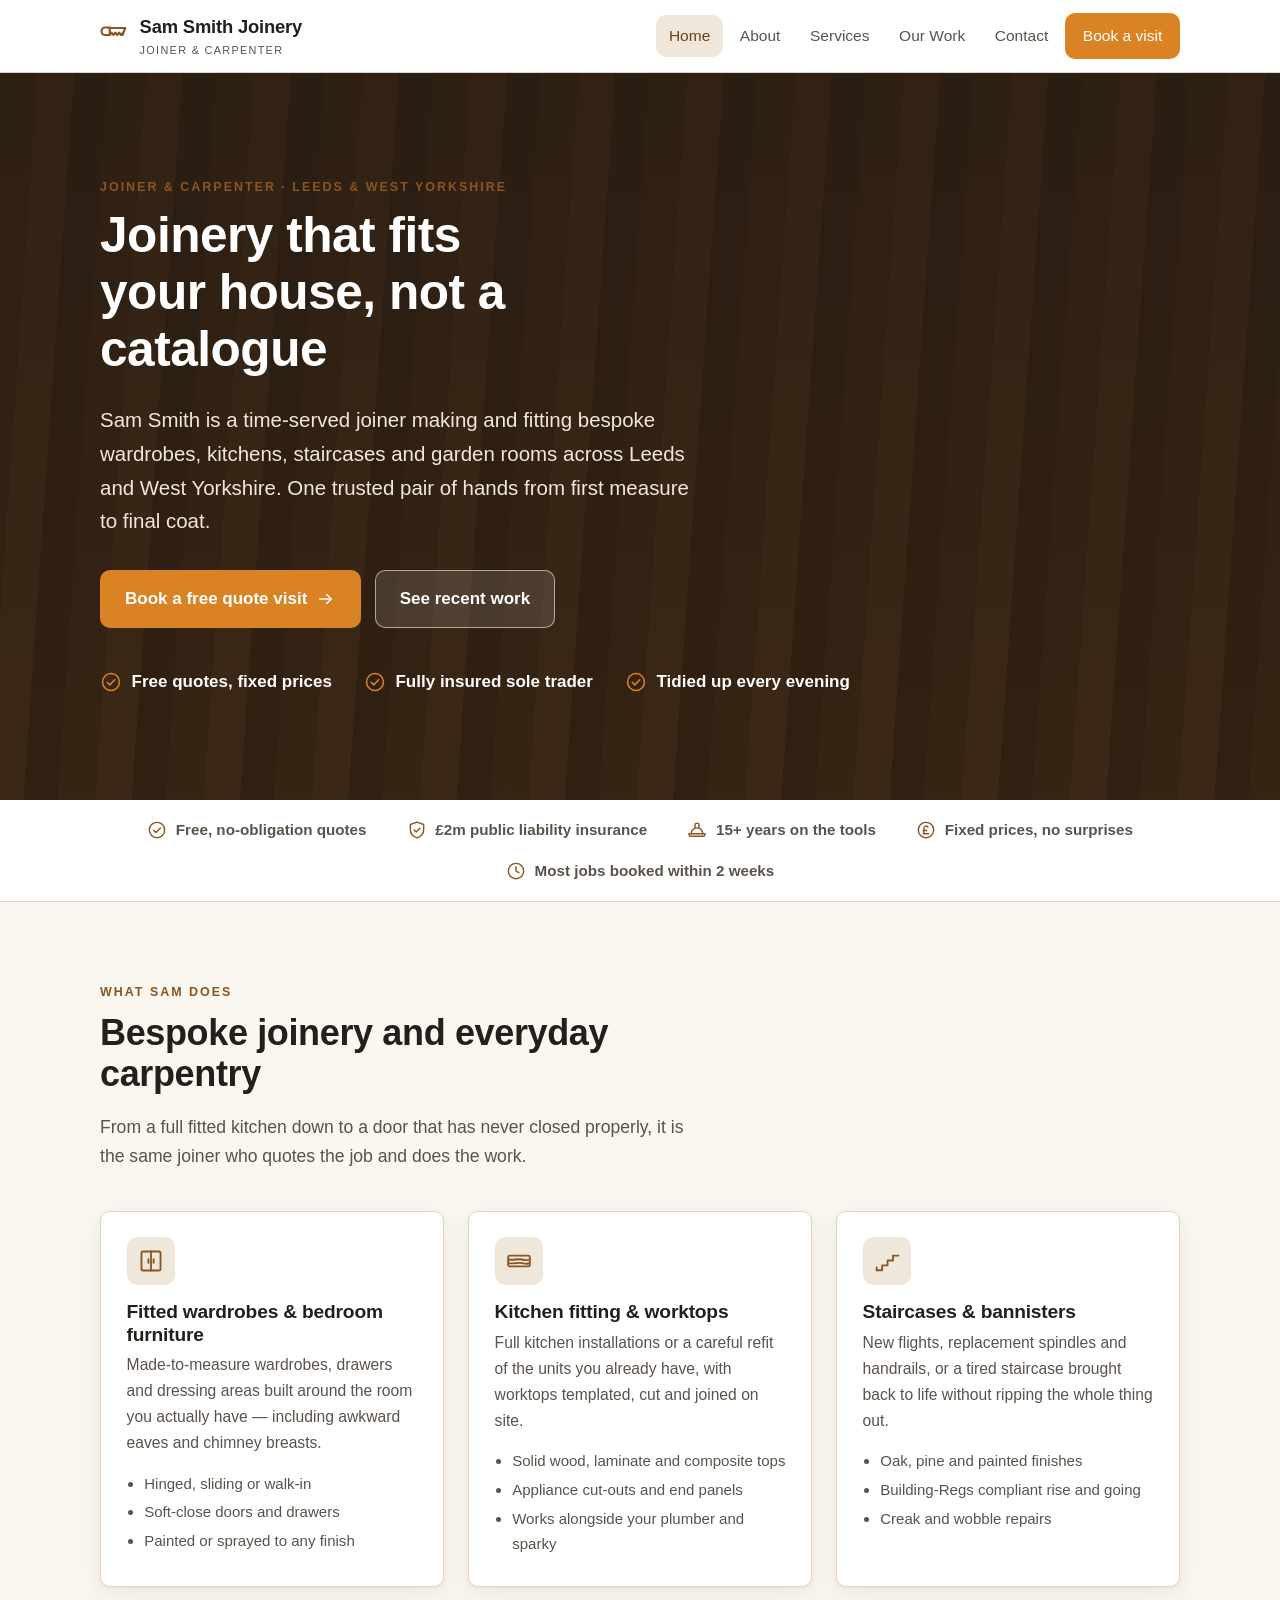
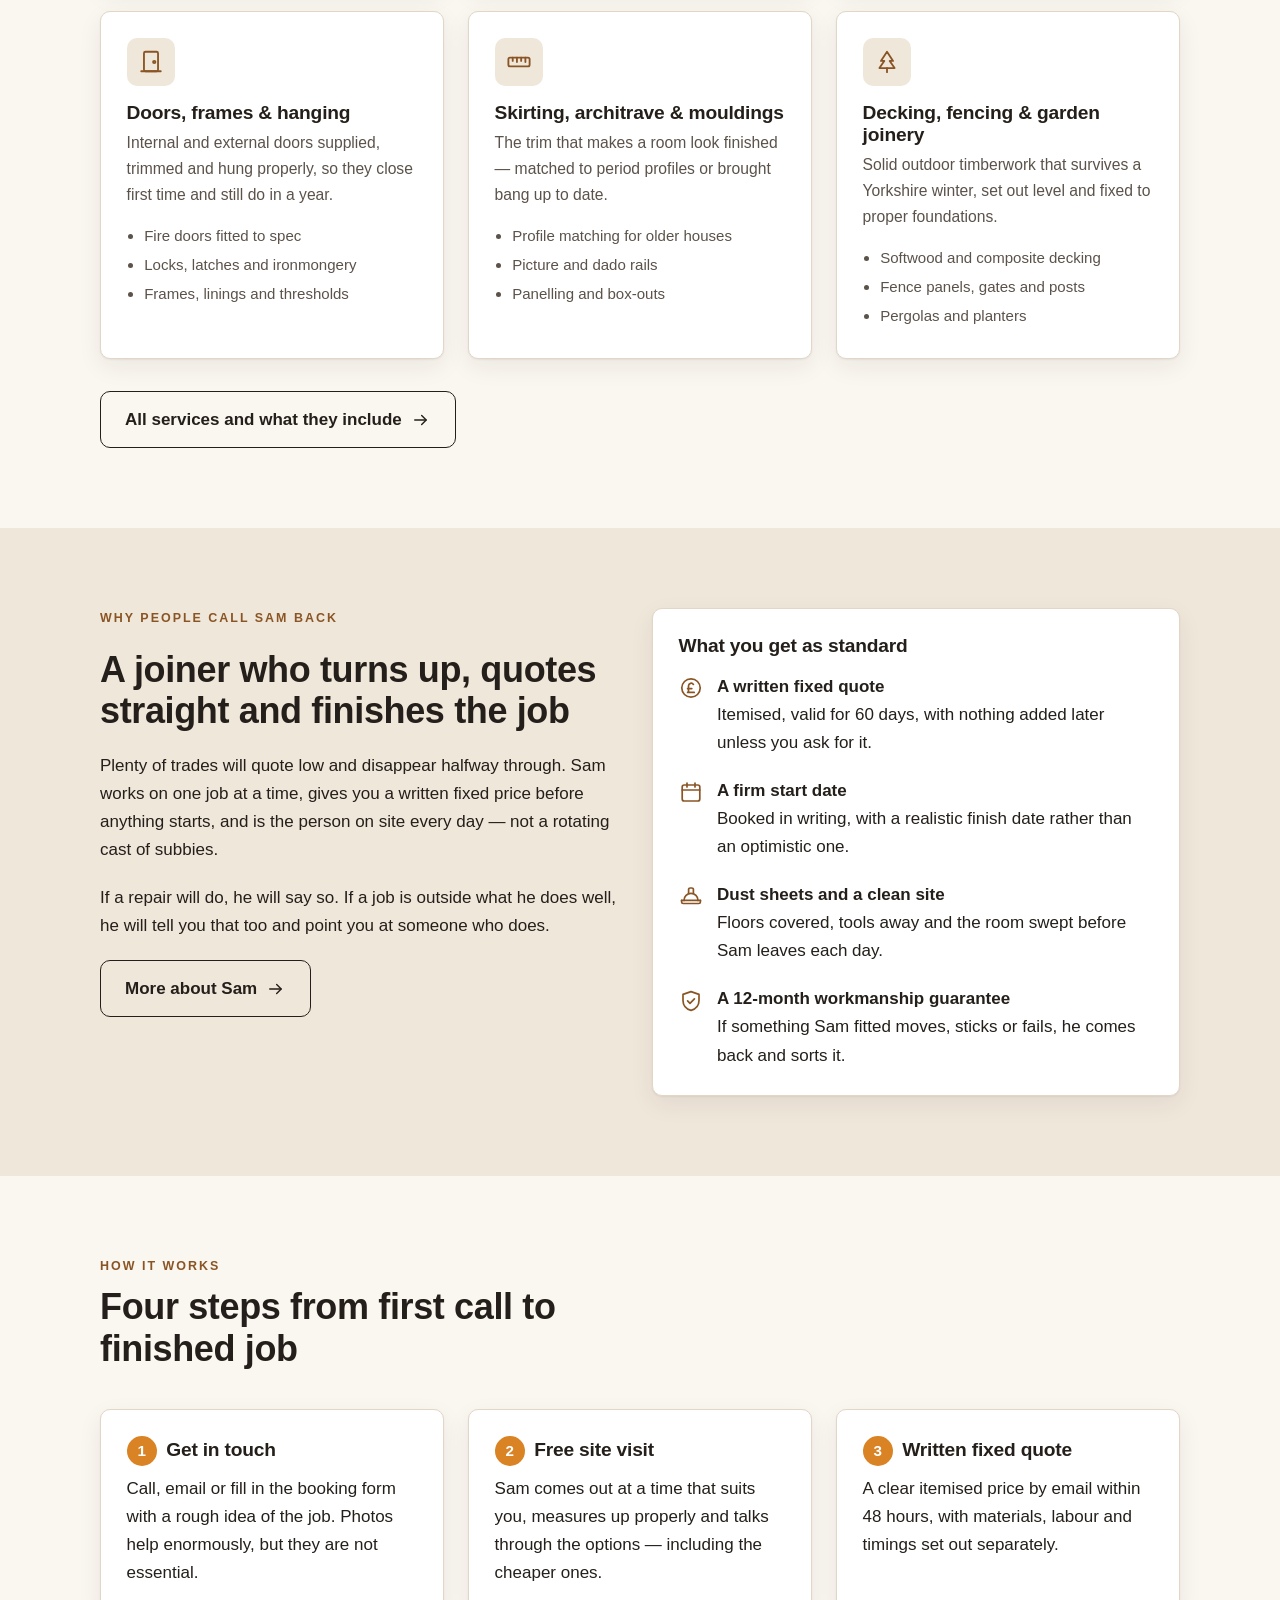
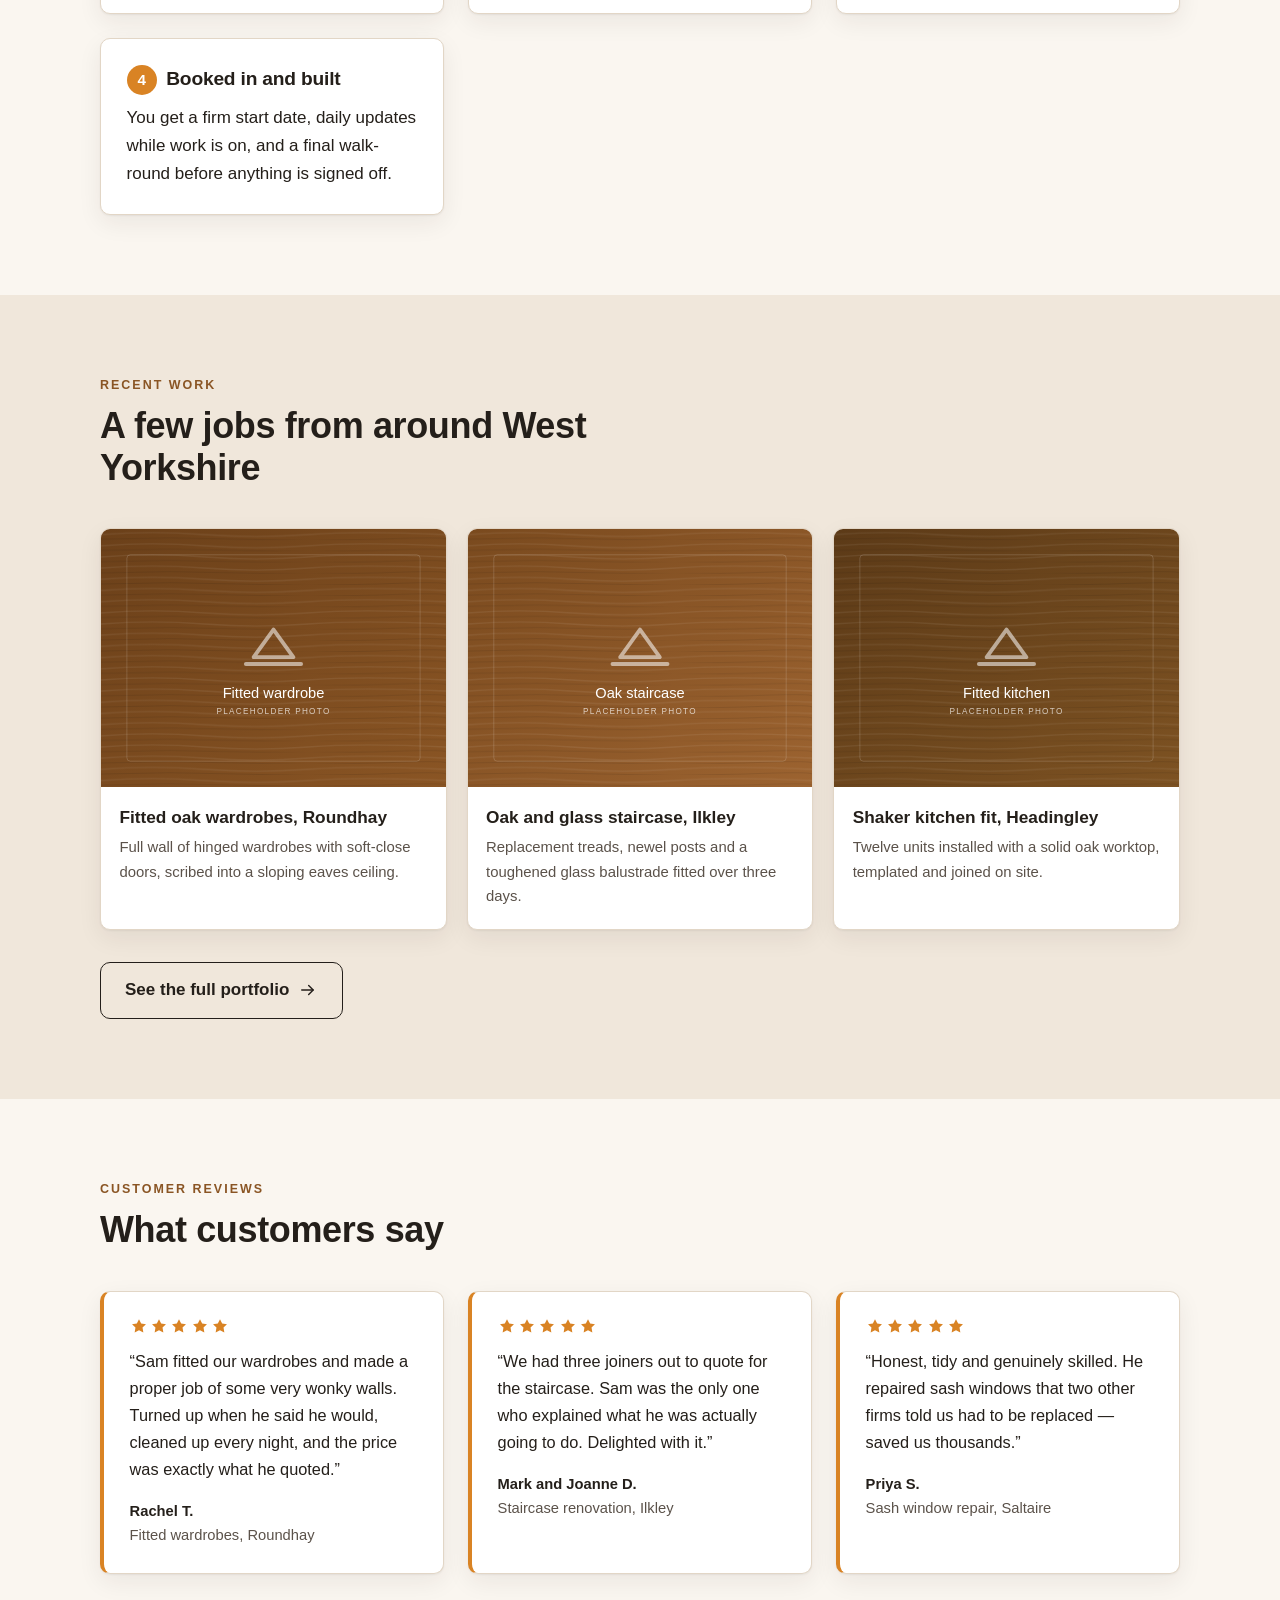
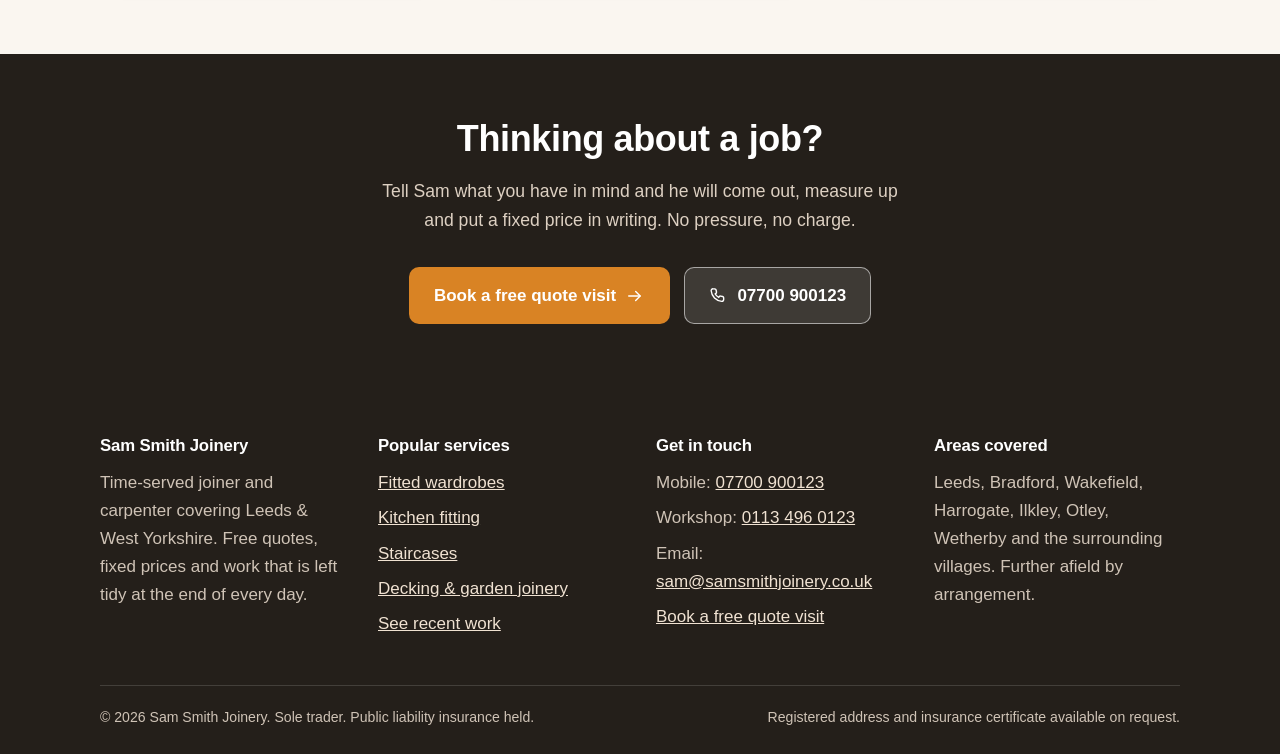
==== index.html @ 9a76b37a "feat(site): add sam smith joinery example website Six-page static site for a sole-trader joiner: hom" ====
<!doctype html>
<html lang="en-GB">
<head>
  <meta charset="utf-8">
  <meta name="viewport" content="width=device-width, initial-scale=1">
  <title>Bespoke joinery in Leeds | Sam Smith Joinery</title>
  <meta name="description" content="Sam Smith Joinery — time-served joiner and carpenter in Leeds and West Yorkshire. Fitted wardrobes, kitchens, staircases and garden rooms. Free fixed-price quotes.">
  <meta name="theme-color" content="#8a5524">
  <link rel="stylesheet" href="assets/css/styles.css">
  <script>document.documentElement.classList.add('js');</script>
</head>
<body>
  <a class="skip-link" href="#main">Skip to main content</a>

  <header class="site-header">
    <div class="wrap">
      <a class="brand" href="index.html">
        <svg viewBox="0 0 24 24" fill="none" stroke="currentColor" stroke-width="1.7" stroke-linecap="round" stroke-linejoin="round" aria-hidden="true"><path d="M4.2 5.2h3.6v6H4.2a1.6 1.6 0 0 1 0-6Z"/><path d="M7.8 5.6h12.4l-2.2 5.6"/><path d="m7.8 11.2 1.5-1.9 1.5 1.9 1.5-1.9 1.5 1.9 1.5-1.9 1.5 1.9 1.5-1.9"/></svg>
        <span>Sam Smith Joinery<small>Joiner &amp; carpenter</small></span>
      </a>
      <button class="nav-toggle" type="button" aria-expanded="false" aria-controls="site-nav">
        <svg viewBox="0 0 24 24" fill="none" stroke="currentColor" stroke-width="1.7" stroke-linecap="round" stroke-linejoin="round" aria-hidden="true"><path d="M3.6 6.5h16.8M3.6 12h16.8M3.6 17.5h16.8"/></svg> Menu
      </button>
      <nav id="site-nav" class="site-nav" aria-label="Main">
        <ul>
          <li><a href="index.html" aria-current="page">Home</a></li>
          <li><a href="about.html">About</a></li>
          <li><a href="services.html">Services</a></li>
          <li><a href="gallery.html">Our Work</a></li>
          <li><a href="contact.html">Contact</a></li>
          <li class="nav-cta"><a class="btn btn-primary" href="booking.html">Book a visit</a></li>
        </ul>
      </nav>
    </div>
  </header>

  <main id="main">
    <section class="hero">
      <div class="wrap">
        <span class="eyebrow">Joiner &amp; carpenter &middot; Leeds &amp; West Yorkshire</span>
        <h1>Joinery that fits your house, not a catalogue</h1>
        <p class="lede">Sam Smith is a time-served joiner making and fitting bespoke
           wardrobes, kitchens, staircases and garden rooms across Leeds and West Yorkshire.
           One trusted pair of hands from first measure to final coat.</p>
        <div class="hero-actions">
          <a class="btn btn-primary" href="booking.html">Book a free quote visit <svg viewBox="0 0 24 24" fill="none" stroke="currentColor" stroke-width="1.7" stroke-linecap="round" stroke-linejoin="round" aria-hidden="true"><path d="M4.5 12h13.6"/><path d="m12.8 6.6 5.4 5.4-5.4 5.4"/></svg></a>
          <a class="btn btn-ghost" href="gallery.html">See recent work</a>
        </div>
        <ul class="hero-points">
          <li><svg viewBox="0 0 24 24" fill="none" stroke="currentColor" stroke-width="1.7" stroke-linecap="round" stroke-linejoin="round" aria-hidden="true"><circle cx="12" cy="12" r="9.2"/><path d="m7.9 12.3 2.8 2.8 5.4-5.5"/></svg> Free quotes, fixed prices</li>
          <li><svg viewBox="0 0 24 24" fill="none" stroke="currentColor" stroke-width="1.7" stroke-linecap="round" stroke-linejoin="round" aria-hidden="true"><circle cx="12" cy="12" r="9.2"/><path d="m7.9 12.3 2.8 2.8 5.4-5.5"/></svg> Fully insured sole trader</li>
          <li><svg viewBox="0 0 24 24" fill="none" stroke="currentColor" stroke-width="1.7" stroke-linecap="round" stroke-linejoin="round" aria-hidden="true"><circle cx="12" cy="12" r="9.2"/><path d="m7.9 12.3 2.8 2.8 5.4-5.5"/></svg> Tidied up every evening</li>
        </ul>
      </div>
    </section>

    <section class="trust-strip">
      <div class="wrap">
        <ul>
          <li><svg viewBox="0 0 24 24" fill="none" stroke="currentColor" stroke-width="1.7" stroke-linecap="round" stroke-linejoin="round" aria-hidden="true"><circle cx="12" cy="12" r="9.2"/><path d="m7.9 12.3 2.8 2.8 5.4-5.5"/></svg> Free, no-obligation quotes</li>
          <li><svg viewBox="0 0 24 24" fill="none" stroke="currentColor" stroke-width="1.7" stroke-linecap="round" stroke-linejoin="round" aria-hidden="true"><path d="M12 2.6 4 5.4v6.1c0 4.9 3.3 8.5 8 9.9 4.7-1.4 8-5 8-9.9V5.4z"/><path d="m8.6 11.9 2.4 2.4 4.4-4.5"/></svg> &pound;2m public liability insurance</li>
          <li><svg viewBox="0 0 24 24" fill="none" stroke="currentColor" stroke-width="1.7" stroke-linecap="round" stroke-linejoin="round" aria-hidden="true"><path d="M5 16.4a7 7 0 0 1 14 0"/><path d="M2.6 16.4h18.8"/><path d="M9.6 9V5.6A1.6 1.6 0 0 1 11.2 4h1.6A1.6 1.6 0 0 1 14.4 5.6V9"/><path d="M2.6 16.4v1.5a1.6 1.6 0 0 0 1.6 1.6h15.6a1.6 1.6 0 0 0 1.6-1.6v-1.5"/></svg> 15+ years on the tools</li>
          <li><svg viewBox="0 0 24 24" fill="none" stroke="currentColor" stroke-width="1.7" stroke-linecap="round" stroke-linejoin="round" aria-hidden="true"><circle cx="12" cy="12" r="9.2"/><path d="M14.4 8.4a2.7 2.7 0 0 0-4.9 1.5v6.3"/><path d="M8.6 12.6h4.2M8.6 16.4h6.6"/></svg> Fixed prices, no surprises</li>
          <li><svg viewBox="0 0 24 24" fill="none" stroke="currentColor" stroke-width="1.7" stroke-linecap="round" stroke-linejoin="round" aria-hidden="true"><circle cx="12" cy="12" r="9.2"/><path d="M12 6.8V12l3.4 2"/></svg> Most jobs booked within 2 weeks</li>
        </ul>
      </div>
    </section>

    <section class="section">
      <div class="wrap">
        <div class="section-head">
          <span class="eyebrow">What Sam does</span>
          <h2>Bespoke joinery and everyday carpentry</h2>
          <p>From a full fitted kitchen down to a door that has never closed properly,
             it is the same joiner who quotes the job and does the work.</p>
        </div>
        <div class="grid grid-3">
      <article class="service-card">
        <span class="service-icon"><svg viewBox="0 0 24 24" fill="none" stroke="currentColor" stroke-width="1.7" stroke-linecap="round" stroke-linejoin="round" aria-hidden="true"><rect x="3.2" y="3.2" width="17.6" height="17.6" rx="1.5"/><path d="M12 3.2v17.6"/><path d="M9.6 10.4v3.2M14.4 10.4v3.2"/></svg></span>
        <h3>Fitted wardrobes &amp; bedroom furniture</h3>
        <p>Made-to-measure wardrobes, drawers and dressing areas built around the room you actually have — including awkward eaves and chimney breasts.</p>
        <ul>
          <li>Hinged, sliding or walk-in</li>
          <li>Soft-close doors and drawers</li>
          <li>Painted or sprayed to any finish</li>
        </ul>
      </article>
      <article class="service-card">
        <span class="service-icon"><svg viewBox="0 0 24 24" fill="none" stroke="currentColor" stroke-width="1.7" stroke-linecap="round" stroke-linejoin="round" aria-hidden="true"><rect x="2" y="7" width="20" height="10" rx="1.5"/><path d="M2.6 10.6c4 1 8-1 12 0s5.6.9 7.4 0M2.6 14c4.6 1 8.6-1 12.6 0s4.6.9 6.4 0"/></svg></span>
        <h3>Kitchen fitting &amp; worktops</h3>
        <p>Full kitchen installations or a careful refit of the units you already have, with worktops templated, cut and joined on site.</p>
        <ul>
          <li>Solid wood, laminate and composite tops</li>
          <li>Appliance cut-outs and end panels</li>
          <li>Works alongside your plumber and sparky</li>
        </ul>
      </article>
      <article class="service-card">
        <span class="service-icon"><svg viewBox="0 0 24 24" fill="none" stroke="currentColor" stroke-width="1.7" stroke-linecap="round" stroke-linejoin="round" aria-hidden="true"><path d="M2.5 20.5h5V16h5v-4.5h5V7h5"/><path d="M2.5 20.5V18"/></svg></span>
        <h3>Staircases &amp; bannisters</h3>
        <p>New flights, replacement spindles and handrails, or a tired staircase brought back to life without ripping the whole thing out.</p>
        <ul>
          <li>Oak, pine and painted finishes</li>
          <li>Building-Regs compliant rise and going</li>
          <li>Creak and wobble repairs</li>
        </ul>
      </article>
      <article class="service-card">
        <span class="service-icon"><svg viewBox="0 0 24 24" fill="none" stroke="currentColor" stroke-width="1.7" stroke-linecap="round" stroke-linejoin="round" aria-hidden="true"><rect x="5.5" y="2.5" width="13" height="18" rx="1.4"/><circle cx="15" cy="12" r="1.1"/><path d="M3 20.5h18"/></svg></span>
        <h3>Doors, frames &amp; hanging</h3>
        <p>Internal and external doors supplied, trimmed and hung properly, so they close first time and still do in a year.</p>
        <ul>
          <li>Fire doors fitted to spec</li>
          <li>Locks, latches and ironmongery</li>
          <li>Frames, linings and thresholds</li>
        </ul>
      </article>
      <article class="service-card">
        <span class="service-icon"><svg viewBox="0 0 24 24" fill="none" stroke="currentColor" stroke-width="1.7" stroke-linecap="round" stroke-linejoin="round" aria-hidden="true"><rect x="2.2" y="8" width="19.6" height="8" rx="1.5"/><path d="M6.2 8v3M10.1 8v4M14 8v3M17.9 8v4"/></svg></span>
        <h3>Skirting, architrave &amp; mouldings</h3>
        <p>The trim that makes a room look finished — matched to period profiles or brought bang up to date.</p>
        <ul>
          <li>Profile matching for older houses</li>
          <li>Picture and dado rails</li>
          <li>Panelling and box-outs</li>
        </ul>
      </article>
      <article class="service-card">
        <span class="service-icon"><svg viewBox="0 0 24 24" fill="none" stroke="currentColor" stroke-width="1.7" stroke-linecap="round" stroke-linejoin="round" aria-hidden="true"><path d="M12 2.6 6.4 11h3.1L5 17.6h14L14.5 11h3.1z"/><path d="M12 17.6v3.8"/></svg></span>
        <h3>Decking, fencing &amp; garden joinery</h3>
        <p>Solid outdoor timberwork that survives a Yorkshire winter, set out level and fixed to proper foundations.</p>
        <ul>
          <li>Softwood and composite decking</li>
          <li>Fence panels, gates and posts</li>
          <li>Pergolas and planters</li>
        </ul>
      </article>
        </div>
        <p style="margin-top:2rem"><a class="btn btn-secondary" href="services.html">
          All services and what they include <svg viewBox="0 0 24 24" fill="none" stroke="currentColor" stroke-width="1.7" stroke-linecap="round" stroke-linejoin="round" aria-hidden="true"><path d="M4.5 12h13.6"/><path d="m12.8 6.6 5.4 5.4-5.4 5.4"/></svg></a></p>
      </div>
    </section>

    <section class="section section-alt">
      <div class="wrap">
        <div class="grid grid-2">
          <div class="stack">
            <span class="eyebrow">Why people call Sam back</span>
            <h2>A joiner who turns up, quotes straight and finishes the job</h2>
            <p>Plenty of trades will quote low and disappear halfway through. Sam works on
               one job at a time, gives you a written fixed price before anything starts, and
               is the person on site every day — not a rotating cast of subbies.</p>
            <p>If a repair will do, he will say so. If a job is outside what he does well,
               he will tell you that too and point you at someone who does.</p>
            <p><a class="btn btn-secondary" href="about.html">More about Sam <svg viewBox="0 0 24 24" fill="none" stroke="currentColor" stroke-width="1.7" stroke-linecap="round" stroke-linejoin="round" aria-hidden="true"><path d="M4.5 12h13.6"/><path d="m12.8 6.6 5.4 5.4-5.4 5.4"/></svg></a></p>
          </div>
          <div class="card">
            <h3>What you get as standard</h3>
            <ul class="contact-list" style="margin-top:1rem">
              <li><svg viewBox="0 0 24 24" fill="none" stroke="currentColor" stroke-width="1.7" stroke-linecap="round" stroke-linejoin="round" aria-hidden="true"><circle cx="12" cy="12" r="9.2"/><path d="M14.4 8.4a2.7 2.7 0 0 0-4.9 1.5v6.3"/><path d="M8.6 12.6h4.2M8.6 16.4h6.6"/></svg><span><strong>A written fixed quote</strong>
                Itemised, valid for 60 days, with nothing added later unless you ask for it.</span></li>
              <li><svg viewBox="0 0 24 24" fill="none" stroke="currentColor" stroke-width="1.7" stroke-linecap="round" stroke-linejoin="round" aria-hidden="true"><rect x="3.2" y="5" width="17.6" height="16" rx="2"/><path d="M3.2 10h17.6M8 3v4M16 3v4"/></svg><span><strong>A firm start date</strong>
                Booked in writing, with a realistic finish date rather than an optimistic one.</span></li>
              <li><svg viewBox="0 0 24 24" fill="none" stroke="currentColor" stroke-width="1.7" stroke-linecap="round" stroke-linejoin="round" aria-hidden="true"><path d="M5 16.4a7 7 0 0 1 14 0"/><path d="M2.6 16.4h18.8"/><path d="M9.6 9V5.6A1.6 1.6 0 0 1 11.2 4h1.6A1.6 1.6 0 0 1 14.4 5.6V9"/><path d="M2.6 16.4v1.5a1.6 1.6 0 0 0 1.6 1.6h15.6a1.6 1.6 0 0 0 1.6-1.6v-1.5"/></svg><span><strong>Dust sheets and a clean site</strong>
                Floors covered, tools away and the room swept before Sam leaves each day.</span></li>
              <li><svg viewBox="0 0 24 24" fill="none" stroke="currentColor" stroke-width="1.7" stroke-linecap="round" stroke-linejoin="round" aria-hidden="true"><path d="M12 2.6 4 5.4v6.1c0 4.9 3.3 8.5 8 9.9 4.7-1.4 8-5 8-9.9V5.4z"/><path d="m8.6 11.9 2.4 2.4 4.4-4.5"/></svg><span><strong>A 12-month workmanship guarantee</strong>
                If something Sam fitted moves, sticks or fails, he comes back and sorts it.</span></li>
            </ul>
          </div>
        </div>
      </div>
    </section>

    <section class="section">
      <div class="wrap">
        <div class="section-head">
          <span class="eyebrow">How it works</span>
          <h2>Four steps from first call to finished job</h2>
        </div>
        <div class="grid grid-2 steps">
          <article class="card step">
            <h3>Get in touch</h3>
            <p>Call, email or fill in the booking form with a rough idea of the job.
               Photos help enormously, but they are not essential.</p>
          </article>
          <article class="card step">
            <h3>Free site visit</h3>
            <p>Sam comes out at a time that suits you, measures up properly and talks
               through the options — including the cheaper ones.</p>
          </article>
          <article class="card step">
            <h3>Written fixed quote</h3>
            <p>A clear itemised price by email within 48 hours, with materials, labour
               and timings set out separately.</p>
          </article>
          <article class="card step">
            <h3>Booked in and built</h3>
            <p>You get a firm start date, daily updates while work is on, and a final
               walk-round before anything is signed off.</p>
          </article>
        </div>
      </div>
    </section>

    <section class="section section-alt">
      <div class="wrap">
        <div class="section-head">
          <span class="eyebrow">Recent work</span>
          <h2>A few jobs from around West Yorkshire</h2>
        </div>
        <div class="gallery">
        <figure>
          <img src="assets/img/fitted-wardrobe.svg" alt="Fitted oak wardrobes, Roundhay" loading="lazy" width="800" height="600">
          <figcaption><strong>Fitted oak wardrobes, Roundhay</strong><span>Full wall of hinged wardrobes with soft-close doors, scribed into a sloping eaves ceiling.</span></figcaption>
        </figure>
        <figure>
          <img src="assets/img/oak-staircase.svg" alt="Oak and glass staircase, Ilkley" loading="lazy" width="800" height="600">
          <figcaption><strong>Oak and glass staircase, Ilkley</strong><span>Replacement treads, newel posts and a toughened glass balustrade fitted over three days.</span></figcaption>
        </figure>
        <figure>
          <img src="assets/img/kitchen-fitting.svg" alt="Shaker kitchen fit, Headingley" loading="lazy" width="800" height="600">
          <figcaption><strong>Shaker kitchen fit, Headingley</strong><span>Twelve units installed with a solid oak worktop, templated and joined on site.</span></figcaption>
        </figure>
        </div>
        <p style="margin-top:2rem"><a class="btn btn-secondary" href="gallery.html">
          See the full portfolio <svg viewBox="0 0 24 24" fill="none" stroke="currentColor" stroke-width="1.7" stroke-linecap="round" stroke-linejoin="round" aria-hidden="true"><path d="M4.5 12h13.6"/><path d="m12.8 6.6 5.4 5.4-5.4 5.4"/></svg></a></p>
      </div>
    </section>

    <section class="section">
      <div class="wrap">
        <div class="section-head">
          <span class="eyebrow">Customer reviews</span>
          <h2>What customers say</h2>
        </div>
        <div class="grid grid-3">
        <blockquote class="quote">
          <div class="stars"><svg viewBox="0 0 24 24" fill="currentColor" stroke="none" stroke-width="1.7" stroke-linecap="round" stroke-linejoin="round" aria-hidden="true"><path d="m12 2.9 2.9 5.8 6.4.9-4.6 4.5 1.1 6.4-5.8-3-5.8 3 1.1-6.4L2.7 9.6l6.4-.9z"/></svg><svg viewBox="0 0 24 24" fill="currentColor" stroke="none" stroke-width="1.7" stroke-linecap="round" stroke-linejoin="round" aria-hidden="true"><path d="m12 2.9 2.9 5.8 6.4.9-4.6 4.5 1.1 6.4-5.8-3-5.8 3 1.1-6.4L2.7 9.6l6.4-.9z"/></svg><svg viewBox="0 0 24 24" fill="currentColor" stroke="none" stroke-width="1.7" stroke-linecap="round" stroke-linejoin="round" aria-hidden="true"><path d="m12 2.9 2.9 5.8 6.4.9-4.6 4.5 1.1 6.4-5.8-3-5.8 3 1.1-6.4L2.7 9.6l6.4-.9z"/></svg><svg viewBox="0 0 24 24" fill="currentColor" stroke="none" stroke-width="1.7" stroke-linecap="round" stroke-linejoin="round" aria-hidden="true"><path d="m12 2.9 2.9 5.8 6.4.9-4.6 4.5 1.1 6.4-5.8-3-5.8 3 1.1-6.4L2.7 9.6l6.4-.9z"/></svg><svg viewBox="0 0 24 24" fill="currentColor" stroke="none" stroke-width="1.7" stroke-linecap="round" stroke-linejoin="round" aria-hidden="true"><path d="m12 2.9 2.9 5.8 6.4.9-4.6 4.5 1.1 6.4-5.8-3-5.8 3 1.1-6.4L2.7 9.6l6.4-.9z"/></svg></div>
          <p>&ldquo;Sam fitted our wardrobes and made a proper job of some very wonky walls. Turned up when he said he would, cleaned up every night, and the price was exactly what he quoted.&rdquo;</p>
          <p class="quote-by"><strong>Rachel T.</strong>Fitted wardrobes, Roundhay</p>
        </blockquote>
        <blockquote class="quote">
          <div class="stars"><svg viewBox="0 0 24 24" fill="currentColor" stroke="none" stroke-width="1.7" stroke-linecap="round" stroke-linejoin="round" aria-hidden="true"><path d="m12 2.9 2.9 5.8 6.4.9-4.6 4.5 1.1 6.4-5.8-3-5.8 3 1.1-6.4L2.7 9.6l6.4-.9z"/></svg><svg viewBox="0 0 24 24" fill="currentColor" stroke="none" stroke-width="1.7" stroke-linecap="round" stroke-linejoin="round" aria-hidden="true"><path d="m12 2.9 2.9 5.8 6.4.9-4.6 4.5 1.1 6.4-5.8-3-5.8 3 1.1-6.4L2.7 9.6l6.4-.9z"/></svg><svg viewBox="0 0 24 24" fill="currentColor" stroke="none" stroke-width="1.7" stroke-linecap="round" stroke-linejoin="round" aria-hidden="true"><path d="m12 2.9 2.9 5.8 6.4.9-4.6 4.5 1.1 6.4-5.8-3-5.8 3 1.1-6.4L2.7 9.6l6.4-.9z"/></svg><svg viewBox="0 0 24 24" fill="currentColor" stroke="none" stroke-width="1.7" stroke-linecap="round" stroke-linejoin="round" aria-hidden="true"><path d="m12 2.9 2.9 5.8 6.4.9-4.6 4.5 1.1 6.4-5.8-3-5.8 3 1.1-6.4L2.7 9.6l6.4-.9z"/></svg><svg viewBox="0 0 24 24" fill="currentColor" stroke="none" stroke-width="1.7" stroke-linecap="round" stroke-linejoin="round" aria-hidden="true"><path d="m12 2.9 2.9 5.8 6.4.9-4.6 4.5 1.1 6.4-5.8-3-5.8 3 1.1-6.4L2.7 9.6l6.4-.9z"/></svg></div>
          <p>&ldquo;We had three joiners out to quote for the staircase. Sam was the only one who explained what he was actually going to do. Delighted with it.&rdquo;</p>
          <p class="quote-by"><strong>Mark and Joanne D.</strong>Staircase renovation, Ilkley</p>
        </blockquote>
        <blockquote class="quote">
          <div class="stars"><svg viewBox="0 0 24 24" fill="currentColor" stroke="none" stroke-width="1.7" stroke-linecap="round" stroke-linejoin="round" aria-hidden="true"><path d="m12 2.9 2.9 5.8 6.4.9-4.6 4.5 1.1 6.4-5.8-3-5.8 3 1.1-6.4L2.7 9.6l6.4-.9z"/></svg><svg viewBox="0 0 24 24" fill="currentColor" stroke="none" stroke-width="1.7" stroke-linecap="round" stroke-linejoin="round" aria-hidden="true"><path d="m12 2.9 2.9 5.8 6.4.9-4.6 4.5 1.1 6.4-5.8-3-5.8 3 1.1-6.4L2.7 9.6l6.4-.9z"/></svg><svg viewBox="0 0 24 24" fill="currentColor" stroke="none" stroke-width="1.7" stroke-linecap="round" stroke-linejoin="round" aria-hidden="true"><path d="m12 2.9 2.9 5.8 6.4.9-4.6 4.5 1.1 6.4-5.8-3-5.8 3 1.1-6.4L2.7 9.6l6.4-.9z"/></svg><svg viewBox="0 0 24 24" fill="currentColor" stroke="none" stroke-width="1.7" stroke-linecap="round" stroke-linejoin="round" aria-hidden="true"><path d="m12 2.9 2.9 5.8 6.4.9-4.6 4.5 1.1 6.4-5.8-3-5.8 3 1.1-6.4L2.7 9.6l6.4-.9z"/></svg><svg viewBox="0 0 24 24" fill="currentColor" stroke="none" stroke-width="1.7" stroke-linecap="round" stroke-linejoin="round" aria-hidden="true"><path d="m12 2.9 2.9 5.8 6.4.9-4.6 4.5 1.1 6.4-5.8-3-5.8 3 1.1-6.4L2.7 9.6l6.4-.9z"/></svg></div>
          <p>&ldquo;Honest, tidy and genuinely skilled. He repaired sash windows that two other firms told us had to be replaced — saved us thousands.&rdquo;</p>
          <p class="quote-by"><strong>Priya S.</strong>Sash window repair, Saltaire</p>
        </blockquote>
        </div>
      </div>
    </section>

    <section class="band">
      <div class="wrap">
        <h2>Thinking about a job?</h2>
        <p>Tell Sam what you have in mind and he will come out, measure up and put a fixed price in writing. No pressure, no charge.</p>
        <div class="hero-actions">
          <a class="btn btn-primary" href="booking.html">Book a free quote visit <svg viewBox="0 0 24 24" fill="none" stroke="currentColor" stroke-width="1.7" stroke-linecap="round" stroke-linejoin="round" aria-hidden="true"><path d="M4.5 12h13.6"/><path d="m12.8 6.6 5.4 5.4-5.4 5.4"/></svg></a>
          <a class="btn btn-ghost" href="tel:+447700900123"><svg viewBox="0 0 24 24" fill="none" stroke="currentColor" stroke-width="1.7" stroke-linecap="round" stroke-linejoin="round" aria-hidden="true"><path d="M6.8 3.4H4.7a2.1 2.1 0 0 0-2.1 2.3c.6 6.9 5.8 12.1 12.7 12.7a2.1 2.1 0 0 0 2.3-2.1v-2.1a1.6 1.6 0 0 0-1.3-1.6l-2.4-.5a1.6 1.6 0 0 0-1.6.7l-.6.9a12.4 12.4 0 0 1-4.3-4.3l.9-.6a1.6 1.6 0 0 0 .7-1.6l-.5-2.4a1.6 1.6 0 0 0-1.6-1.3Z"/></svg> 07700 900123</a>
        </div>
      </div>
    </section>
  </main>

  <footer class="site-footer">
    <div class="wrap">
      <div class="footer-grid">
        <div>
          <h3>Sam Smith Joinery</h3>
          <p>Time-served joiner and carpenter covering Leeds &amp; West Yorkshire. Free quotes, fixed prices
             and work that is left tidy at the end of every day.</p>
        </div>
        <div>
          <h3>Popular services</h3>
          <ul>
            <li><a href="services.html">Fitted wardrobes</a></li>
            <li><a href="services.html">Kitchen fitting</a></li>
            <li><a href="services.html">Staircases</a></li>
            <li><a href="services.html">Decking &amp; garden joinery</a></li>
            <li><a href="gallery.html">See recent work</a></li>
          </ul>
        </div>
        <div>
          <h3>Get in touch</h3>
          <ul>
            <li>Mobile: <a href="tel:+447700900123">07700 900123</a></li>
            <li>Workshop: <a href="tel:+441134960123">0113 496 0123</a></li>
            <li>Email: <a href="mailto:sam@samsmithjoinery.co.uk">sam@samsmithjoinery.co.uk</a></li>
            <li><a href="booking.html">Book a free quote visit</a></li>
          </ul>
        </div>
        <div>
          <h3>Areas covered</h3>
          <p>Leeds, Bradford, Wakefield, Harrogate, Ilkley, Otley, Wetherby and the
             surrounding villages. Further afield by arrangement.</p>
        </div>
      </div>
      <div class="footer-bottom">
        <span>&copy; 2026 Sam Smith Joinery. Sole trader. Public liability insurance held.</span>
        <span>Registered address and insurance certificate available on request.</span>
      </div>
    </div>
  </footer>

  <script src="assets/js/main.js"></script>
</body>
</html>
---- assets/css/styles.css ----
/* Sam Smith Joinery — single stylesheet, no build step, no external fonts. */

:root {
  --sand: #faf6f0;
  --sand-deep: #f0e7db;
  --paper: #ffffff;
  --ink: #241f1a;
  --ink-soft: #5b524a;
  --timber: #8a5524;
  --timber-dark: #6b4019;
  --amber: #d98324;
  --amber-dark: #b96a15;
  --line: #e2d6c6;
  --shadow: 0 1px 2px rgba(36, 31, 26, .06), 0 8px 24px rgba(36, 31, 26, .07);
  --radius: 10px;
  --wrap: 1120px;
  --font: "Segoe UI", -apple-system, BlinkMacSystemFont, Roboto, "Helvetica Neue", Arial, sans-serif;
  --font-display: "Trebuchet MS", "Segoe UI", Candara, Optima, sans-serif;
}

*, *::before, *::after { box-sizing: border-box; }

html { scroll-behavior: smooth; }

body {
  margin: 0;
  font-family: var(--font);
  font-size: 1.0625rem;
  line-height: 1.65;
  color: var(--ink);
  background: var(--sand);
  -webkit-font-smoothing: antialiased;
}

h1, h2, h3, h4 {
  font-family: var(--font-display);
  line-height: 1.15;
  color: var(--ink);
  margin: 0 0 .5em;
  letter-spacing: -.01em;
}

h1 { font-size: clamp(2rem, 5vw, 3.1rem); }
h2 { font-size: clamp(1.55rem, 3.4vw, 2.25rem); }
h3 { font-size: 1.2rem; }

p { margin: 0 0 1rem; }
p:last-child { margin-bottom: 0; }

a { color: var(--timber-dark); }
a:hover { color: var(--amber-dark); }

img, svg { max-width: 100%; }
img { height: auto; display: block; }

:focus-visible {
  outline: 3px solid var(--amber);
  outline-offset: 3px;
  border-radius: 4px;
}

.wrap {
  width: 100%;
  max-width: var(--wrap);
  margin-inline: auto;
  padding-inline: 1.25rem;
}

.skip-link {
  position: absolute;
  left: -9999px;
  top: 0;
  background: var(--ink);
  color: #fff;
  padding: .75rem 1.25rem;
  z-index: 100;
}
.skip-link:focus { left: 0; }

/* --- header / nav ------------------------------------------------------ */

.site-header {
  position: sticky;
  top: 0;
  z-index: 50;
  background: var(--paper);
  border-bottom: 1px solid var(--line);
}

.site-header .wrap {
  display: flex;
  align-items: center;
  justify-content: space-between;
  gap: 1rem;
  min-height: 72px;
}

.brand {
  display: inline-flex;
  align-items: center;
  gap: .6rem;
  font-family: var(--font-display);
  font-size: 1.15rem;
  font-weight: 700;
  color: var(--ink);
  text-decoration: none;
  letter-spacing: -.01em;
}
.brand svg { width: 30px; height: 30px; color: var(--timber); flex: none; }
.brand span small {
  display: block;
  font-family: var(--font);
  font-size: .68rem;
  font-weight: 400;
  letter-spacing: .12em;
  text-transform: uppercase;
  color: var(--ink-soft);
}

.nav-toggle {
  display: none;
  align-items: center;
  gap: .5rem;
  background: var(--sand-deep);
  border: 1px solid var(--line);
  border-radius: var(--radius);
  padding: .55rem .8rem;
  font: inherit;
  font-size: .95rem;
  color: var(--ink);
  cursor: pointer;
}
.nav-toggle svg { width: 20px; height: 20px; }

.site-nav ul {
  display: flex;
  align-items: center;
  gap: .25rem;
  list-style: none;
  margin: 0;
  padding: 0;
}

.site-nav a {
  display: block;
  padding: .5rem .8rem;
  border-radius: var(--radius);
  color: var(--ink-soft);
  text-decoration: none;
  font-size: .97rem;
  font-weight: 500;
}
.site-nav a:hover { background: var(--sand-deep); color: var(--ink); }
.site-nav a[aria-current="page"] { color: var(--timber-dark); background: var(--sand-deep); }
.site-nav .nav-cta a,
.site-nav a.btn { background: var(--amber); color: #fff; padding: .6rem 1.05rem; }
.site-nav a.btn:hover { background: var(--amber-dark); color: #fff; }

/* --- buttons ----------------------------------------------------------- */

.btn {
  display: inline-flex;
  align-items: center;
  justify-content: center;
  gap: .55rem;
  padding: .85rem 1.5rem;
  border: 1px solid transparent;
  border-radius: var(--radius);
  font: inherit;
  font-weight: 600;
  text-decoration: none;
  cursor: pointer;
  transition: background-color .18s ease, transform .18s ease;
}
.btn svg { width: 20px; height: 20px; flex: none; }
.btn-primary { background: var(--amber); color: #fff; }
.btn-primary:hover { background: var(--amber-dark); color: #fff; transform: translateY(-1px); }
.btn-secondary { background: transparent; color: var(--ink); border-color: var(--ink); }
.btn-secondary:hover { background: var(--ink); color: #fff; }
.btn-ghost { background: rgba(255, 255, 255, .12); color: #fff; border-color: rgba(255, 255, 255, .55); }
.btn-ghost:hover { background: #fff; color: var(--ink); }

/* --- sections ---------------------------------------------------------- */

.section { padding: clamp(3rem, 7vw, 5rem) 0; }
.section-alt { background: var(--sand-deep); }
.section-head { max-width: 62ch; margin-bottom: 2.5rem; }
.section-head p { color: var(--ink-soft); font-size: 1.1rem; }

.eyebrow {
  display: block;
  font-size: .78rem;
  font-weight: 700;
  letter-spacing: .16em;
  text-transform: uppercase;
  color: var(--timber);
  margin-bottom: .6rem;
}

/* --- hero -------------------------------------------------------------- */

.hero {
  position: relative;
  color: #fff;
  background:
    linear-gradient(rgba(28, 22, 17, .78), rgba(28, 22, 17, .68)),
    repeating-linear-gradient(94deg, #6b4019 0 38px, #7d4d20 38px 74px, #5c3614 74px 108px);
  background-size: cover;
}
.hero .wrap { padding-block: clamp(3.5rem, 9vw, 6.5rem); }
.hero h1 { color: #fff; max-width: 16ch; }
.hero p.lede { font-size: clamp(1.05rem, 2.2vw, 1.28rem); max-width: 52ch; color: #f1e7dc; }
.hero-actions { display: flex; flex-wrap: wrap; gap: .85rem; margin-top: 2rem; }
.hero-points {
  display: flex;
  flex-wrap: wrap;
  gap: 1.25rem 2rem;
  margin: 2.5rem 0 0;
  padding: 0;
  list-style: none;
}
.hero-points li { display: flex; align-items: center; gap: .6rem; font-weight: 600; }
.hero-points svg { width: 22px; height: 22px; color: var(--amber); flex: none; }

.page-hero {
  background: var(--ink);
  color: #fff;
  padding: clamp(2.5rem, 6vw, 4rem) 0;
}
.page-hero h1 { color: #fff; }
.page-hero p { color: #ddd0c2; max-width: 60ch; font-size: 1.1rem; }

/* --- trust strip ------------------------------------------------------- */

.trust-strip { background: var(--paper); border-bottom: 1px solid var(--line); }
.trust-strip ul {
  display: flex;
  flex-wrap: wrap;
  justify-content: center;
  gap: 1rem 2.5rem;
  list-style: none;
  margin: 0;
  padding: 1.1rem 0;
}
.trust-strip li {
  display: flex;
  align-items: center;
  gap: .55rem;
  font-size: .95rem;
  font-weight: 600;
  color: var(--ink-soft);
}
.trust-strip svg { width: 20px; height: 20px; color: var(--timber); flex: none; }

/* --- grids / cards ----------------------------------------------------- */

.grid { display: grid; gap: 1.5rem; }
.grid-3 { grid-template-columns: repeat(auto-fit, minmax(285px, 1fr)); }
.grid-2 { grid-template-columns: repeat(auto-fit, minmax(320px, 1fr)); }

.card,
.service-card {
  background: var(--paper);
  border: 1px solid var(--line);
  border-radius: var(--radius);
  padding: 1.6rem;
  box-shadow: var(--shadow);
}
.service-card h3 { margin-bottom: .4rem; }
.service-card p { color: var(--ink-soft); font-size: .98rem; }
.service-icon {
  display: inline-flex;
  align-items: center;
  justify-content: center;
  width: 48px;
  height: 48px;
  margin-bottom: 1rem;
  border-radius: var(--radius);
  background: var(--sand-deep);
  color: var(--timber);
}
.service-icon svg { width: 26px; height: 26px; }
.service-card ul { margin: .9rem 0 0; padding-left: 1.1rem; color: var(--ink-soft); font-size: .94rem; }
.service-card li { margin-bottom: .25rem; }

.step { counter-increment: step; }
.step h3::before {
  content: counter(step);
  display: inline-flex;
  align-items: center;
  justify-content: center;
  width: 30px;
  height: 30px;
  margin-right: .6rem;
  border-radius: 50%;
  background: var(--amber);
  color: #fff;
  font-size: .95rem;
}
.steps { counter-reset: step; }

/* --- gallery ----------------------------------------------------------- */

.gallery { display: grid; gap: 1.25rem; grid-template-columns: repeat(auto-fill, minmax(300px, 1fr)); }
.gallery figure {
  margin: 0;
  background: var(--paper);
  border: 1px solid var(--line);
  border-radius: var(--radius);
  overflow: hidden;
  box-shadow: var(--shadow);
}
.gallery img { width: 100%; aspect-ratio: 4 / 3; object-fit: cover; background: var(--sand-deep); }
.gallery figcaption { padding: 1rem 1.15rem 1.25rem; }
.gallery figcaption strong { display: block; font-family: var(--font-display); font-size: 1.08rem; }
.gallery figcaption span { display: block; margin-top: .2rem; font-size: .93rem; color: var(--ink-soft); }
.gallery-filters { display: flex; flex-wrap: wrap; gap: .5rem; margin-bottom: 2rem; }
.gallery-filters button {
  padding: .5rem 1rem;
  border: 1px solid var(--line);
  border-radius: 999px;
  background: var(--paper);
  font: inherit;
  font-size: .93rem;
  color: var(--ink-soft);
  cursor: pointer;
}
.gallery-filters button[aria-pressed="true"] { background: var(--ink); border-color: var(--ink); color: #fff; }

/* --- testimonials ------------------------------------------------------ */

.quote {
  margin: 0;
  background: var(--paper);
  border: 1px solid var(--line);
  border-left: 4px solid var(--amber);
  border-radius: var(--radius);
  padding: 1.6rem;
  box-shadow: var(--shadow);
}
.quote p { font-size: 1.02rem; }
.quote .quote-by { margin-top: .9rem; font-size: .92rem; color: var(--ink-soft); }
.quote .quote-by strong { color: var(--ink); display: block; }
.stars { display: flex; gap: .15rem; margin-bottom: .8rem; color: var(--amber); }
.stars svg { width: 18px; height: 18px; }

/* --- callout band ------------------------------------------------------ */

.band {
  background: var(--ink);
  color: #fff;
  text-align: center;
  padding: clamp(2.75rem, 6vw, 4rem) 0;
}
.band h2 { color: #fff; }
.band p { color: #ddd0c2; max-width: 55ch; margin-inline: auto; font-size: 1.1rem; }
.band .hero-actions { justify-content: center; }

/* --- forms ------------------------------------------------------------- */

.form-layout { display: grid; gap: 2.5rem; grid-template-columns: minmax(0, 1.6fr) minmax(0, 1fr); align-items: start; }

.booking-form {
  background: var(--paper);
  border: 1px solid var(--line);
  border-radius: var(--radius);
  padding: clamp(1.5rem, 3vw, 2.25rem);
  box-shadow: var(--shadow);
}
.field-row { display: grid; gap: 1.25rem; grid-template-columns: repeat(auto-fit, minmax(220px, 1fr)); }
.field { margin-bottom: 1.25rem; }
.field label { display: block; font-weight: 600; font-size: .95rem; margin-bottom: .35rem; }
.field .hint { display: block; font-weight: 400; font-size: .87rem; color: var(--ink-soft); }
.field .req { color: var(--amber-dark); }

.field input,
.field select,
.field textarea {
  width: 100%;
  padding: .7rem .85rem;
  border: 1px solid var(--line);
  border-radius: var(--radius);
  background: var(--sand);
  font: inherit;
  color: var(--ink);
}
.field textarea { min-height: 140px; resize: vertical; }
.field input:focus, .field select:focus, .field textarea:focus { border-color: var(--timber); }
.field input[aria-invalid="true"],
.field select[aria-invalid="true"],
.field textarea[aria-invalid="true"] { border-color: #b3261e; background: #fdf3f2; }

.error-text { display: block; margin-top: .35rem; font-size: .88rem; color: #b3261e; min-height: 1.2em; }

.checkbox { display: flex; align-items: flex-start; gap: .65rem; }
.checkbox input { width: auto; margin-top: .3rem; flex: none; }
.checkbox label { font-weight: 400; font-size: .93rem; }

.honeypot { position: absolute; left: -9999px; width: 1px; height: 1px; overflow: hidden; }

.form-status {
  margin-top: 1.25rem;
  padding: 1rem 1.15rem;
  border-radius: var(--radius);
  border: 1px solid var(--line);
  background: var(--sand-deep);
  font-weight: 600;
}
.form-status[hidden] { display: none; }
.form-status.is-error { border-color: #b3261e; background: #fdf3f2; color: #8c1d18; }
.form-status.is-success { border-color: #1e6b3a; background: #f0f8f2; color: #14532d; }

.aside-card {
  background: var(--sand-deep);
  border: 1px solid var(--line);
  border-radius: var(--radius);
  padding: 1.6rem;
}
.aside-card h3 { font-size: 1.08rem; }
.aside-card ul { margin: 0; padding-left: 1.15rem; color: var(--ink-soft); font-size: .96rem; }
.aside-card li { margin-bottom: .45rem; }

/* --- contact details --------------------------------------------------- */

.contact-list { list-style: none; margin: 0; padding: 0; display: grid; gap: 1.25rem; }
.contact-list li { display: flex; gap: .9rem; align-items: flex-start; }
.contact-list svg { width: 24px; height: 24px; color: var(--timber); flex: none; margin-top: .2rem; }
.contact-list strong { display: block; font-family: var(--font-display); }
.contact-list a { font-size: 1.05rem; }

.hours { width: 100%; border-collapse: collapse; font-size: .98rem; }
.hours th, .hours td { text-align: left; padding: .55rem 0; border-bottom: 1px solid var(--line); }
.hours th { font-weight: 600; }
.hours td { text-align: right; color: var(--ink-soft); }

.map-placeholder {
  display: grid;
  place-items: center;
  min-height: 260px;
  border: 2px dashed var(--line);
  border-radius: var(--radius);
  background: var(--sand-deep);
  color: var(--ink-soft);
  text-align: center;
  padding: 1.5rem;
}

/* --- footer ------------------------------------------------------------ */

.site-footer { background: var(--ink); color: #cfc3b6; padding: 3rem 0 1.5rem; }
.site-footer h3 { color: #fff; font-size: 1.05rem; margin-bottom: .85rem; }
.site-footer a { color: #f0e2d2; }
.site-footer a:hover { color: var(--amber); }
.site-footer ul { list-style: none; margin: 0; padding: 0; }
.site-footer li { margin-bottom: .45rem; }
.footer-grid { display: grid; gap: 2rem; grid-template-columns: repeat(auto-fit, minmax(220px, 1fr)); }
.footer-bottom {
  margin-top: 2.5rem;
  padding-top: 1.25rem;
  border-top: 1px solid rgba(255, 255, 255, .14);
  display: flex;
  flex-wrap: wrap;
  justify-content: space-between;
  gap: .75rem;
  font-size: .88rem;
}

/* --- utility ----------------------------------------------------------- */

.lede { font-size: 1.15rem; color: var(--ink-soft); }
.stack > * + * { margin-top: 1.25rem; }
.text-center { text-align: center; }
.visually-hidden {
  position: absolute; width: 1px; height: 1px;
  padding: 0; margin: -1px; overflow: hidden;
  clip: rect(0 0 0 0); white-space: nowrap; border: 0;
}

/* --- responsive -------------------------------------------------------- */

@media (max-width: 860px) {
  .form-layout { grid-template-columns: 1fr; }
}

@media (max-width: 760px) {
  .js .nav-toggle { display: inline-flex; }
  .site-header .wrap { flex-wrap: wrap; }
  .site-nav { flex-basis: 100%; padding-bottom: 1rem; }
  .js .site-nav { display: none; }
  .site-nav.is-open { display: block; }
  .site-nav ul { flex-direction: column; align-items: stretch; gap: .15rem; }
  .site-nav a { padding: .75rem .9rem; }
  .site-nav a.btn { justify-content: center; margin-top: .4rem; }
  .hero-points { gap: .75rem 1.5rem; }
}

@media (prefers-reduced-motion: reduce) {
  html { scroll-behavior: auto; }
  *, *::before, *::after {
    animation-duration: .01ms !important;
    animation-iteration-count: 1 !important;
    transition-duration: .01ms !important;
  }
}

@media print {
  .site-header, .band, .hero-actions, .gallery-filters { display: none; }
  body { background: #fff; }
}
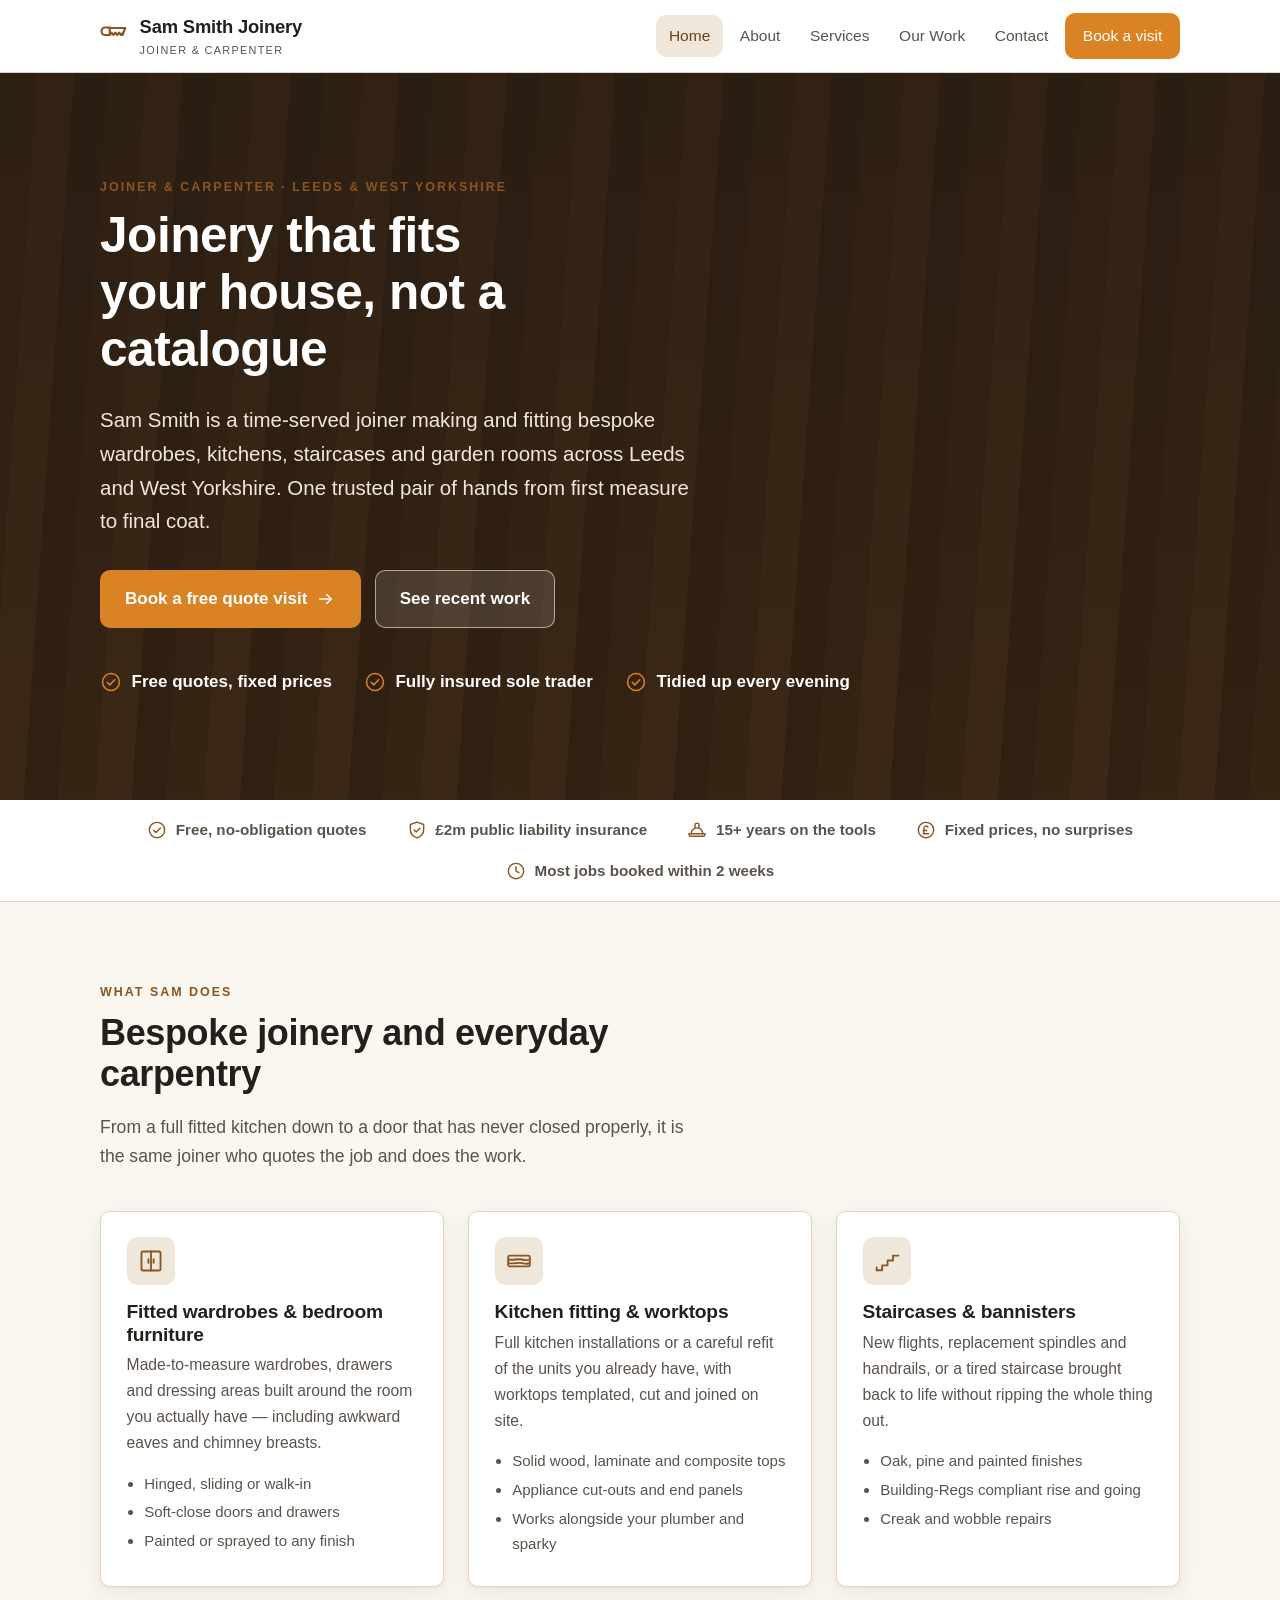
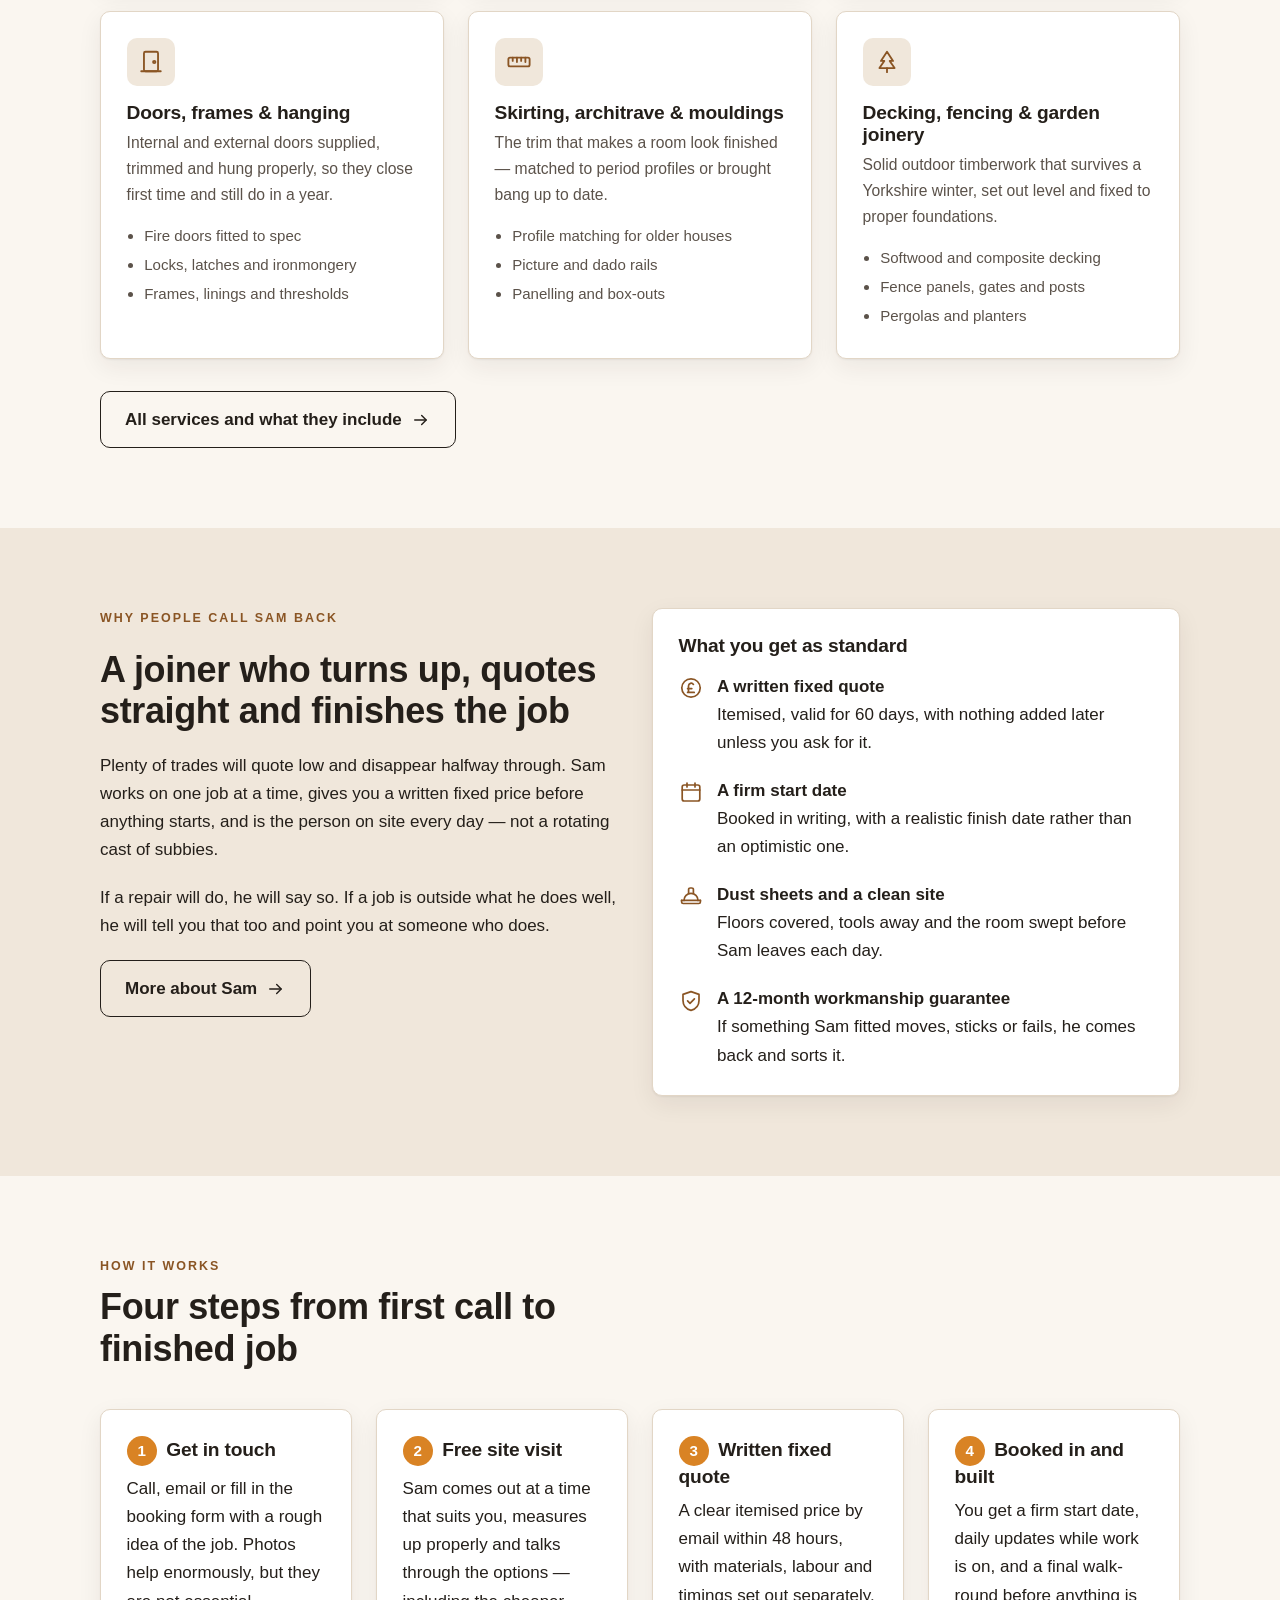
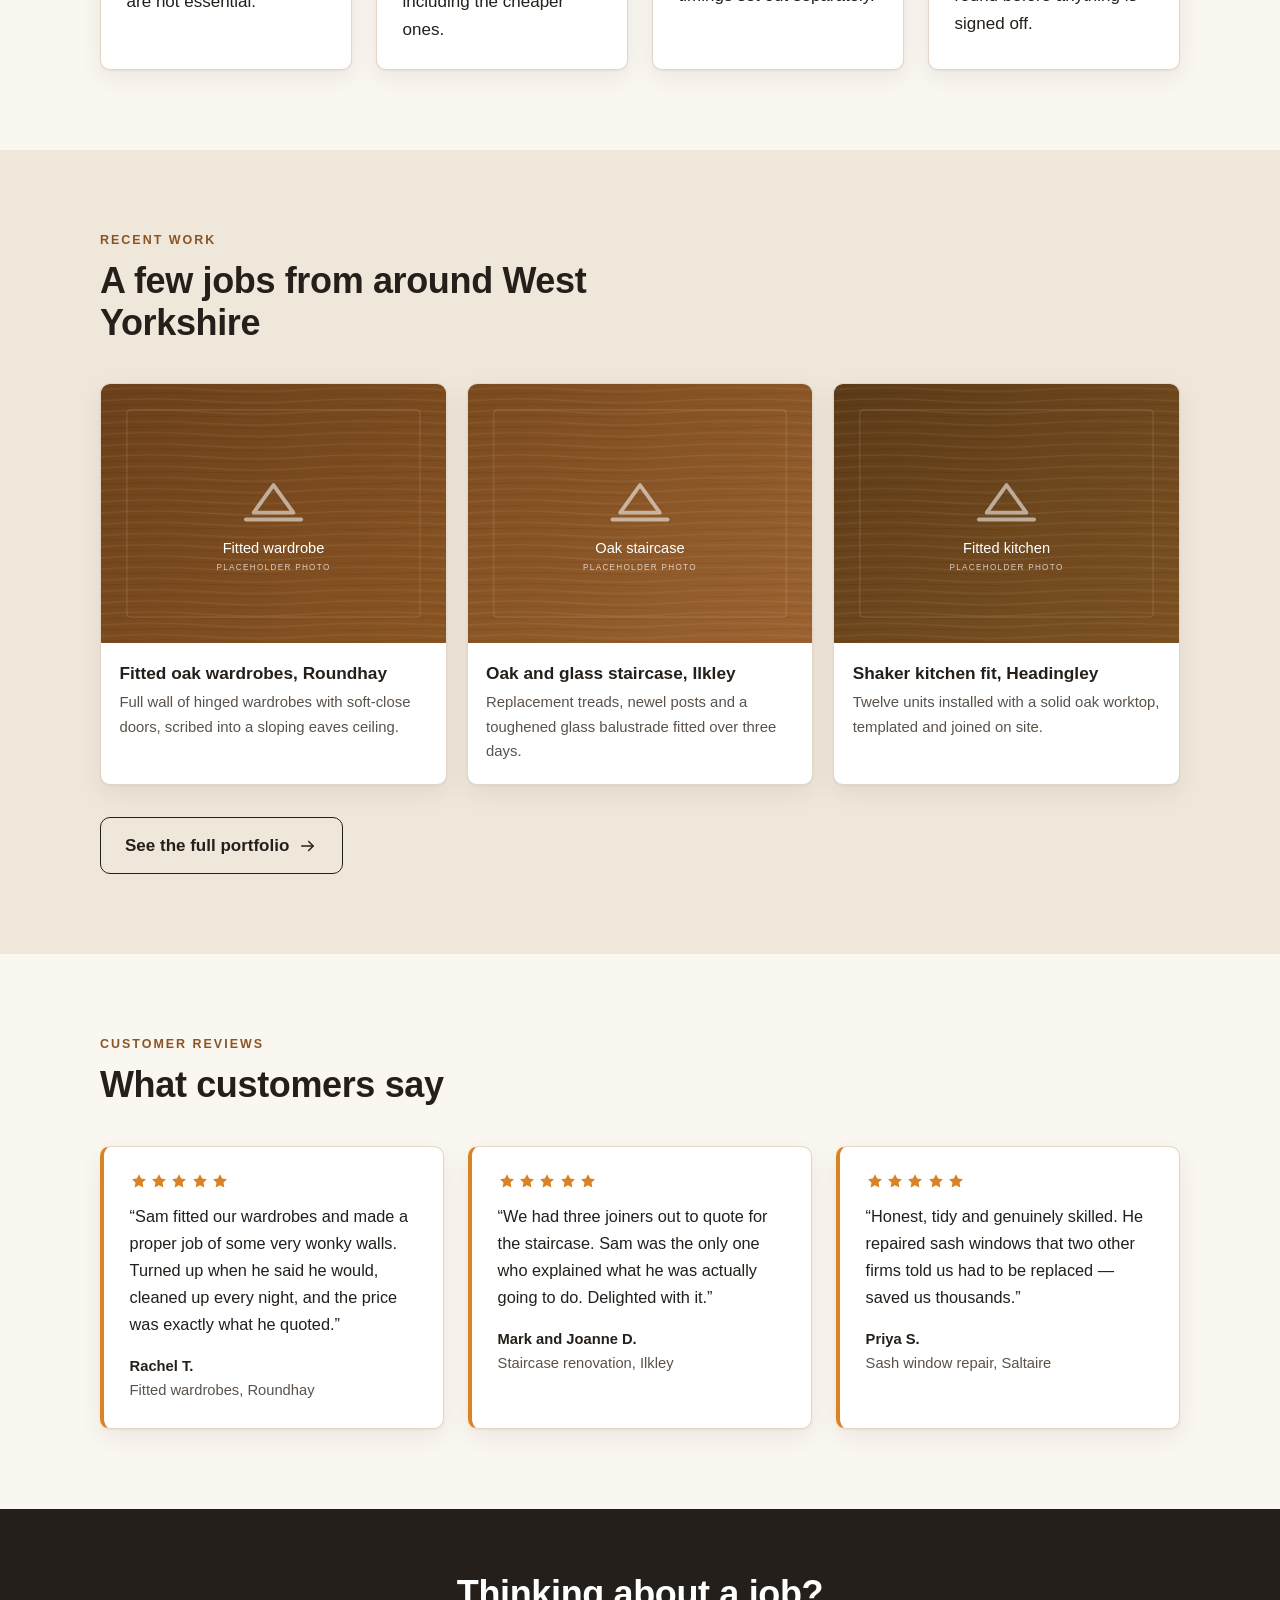
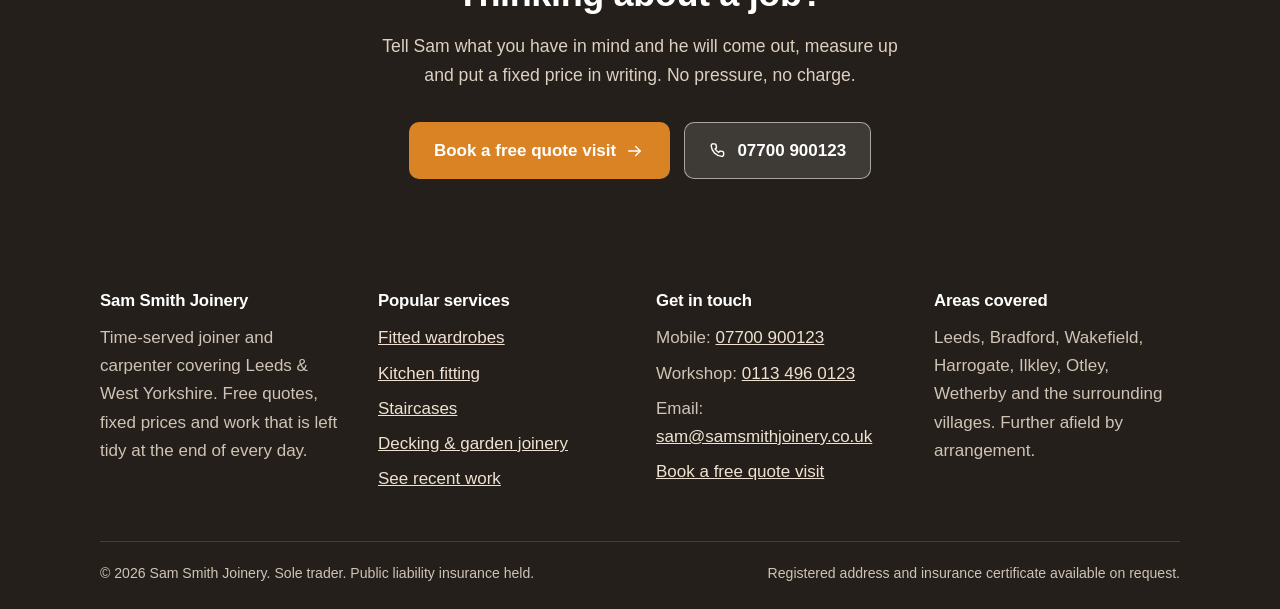
==== commit 096190c9: "fix(ui): balance the process grid and reword the past-date error Visual QA found four process steps " ====
--- a/index.html
+++ b/index.html
@@ -6,6 +6,7 @@
   <title>Bespoke joinery in Leeds | Sam Smith Joinery</title>
   <meta name="description" content="Sam Smith Joinery — time-served joiner and carpenter in Leeds and West Yorkshire. Fitted wardrobes, kitchens, staircases and garden rooms. Free fixed-price quotes.">
   <meta name="theme-color" content="#8a5524">
+  <meta name="robots" content="noindex, nofollow">
   <link rel="stylesheet" href="assets/css/styles.css">
   <script>document.documentElement.classList.add('js');</script>
 </head>
@@ -177,7 +178,7 @@
           <span class="eyebrow">How it works</span>
           <h2>Four steps from first call to finished job</h2>
         </div>
-        <div class="grid grid-2 steps">
+        <div class="grid grid-4 steps">
           <article class="card step">
             <h3>Get in touch</h3>
             <p>Call, email or fill in the booking form with a rough idea of the job.
--- a/assets/css/styles.css
+++ b/assets/css/styles.css
@@ -257,6 +257,7 @@
 .grid { display: grid; gap: 1.5rem; }
 .grid-3 { grid-template-columns: repeat(auto-fit, minmax(285px, 1fr)); }
 .grid-2 { grid-template-columns: repeat(auto-fit, minmax(320px, 1fr)); }
+.grid-4 { grid-template-columns: repeat(auto-fit, minmax(232px, 1fr)); }
 
 .card,
 .service-card {
